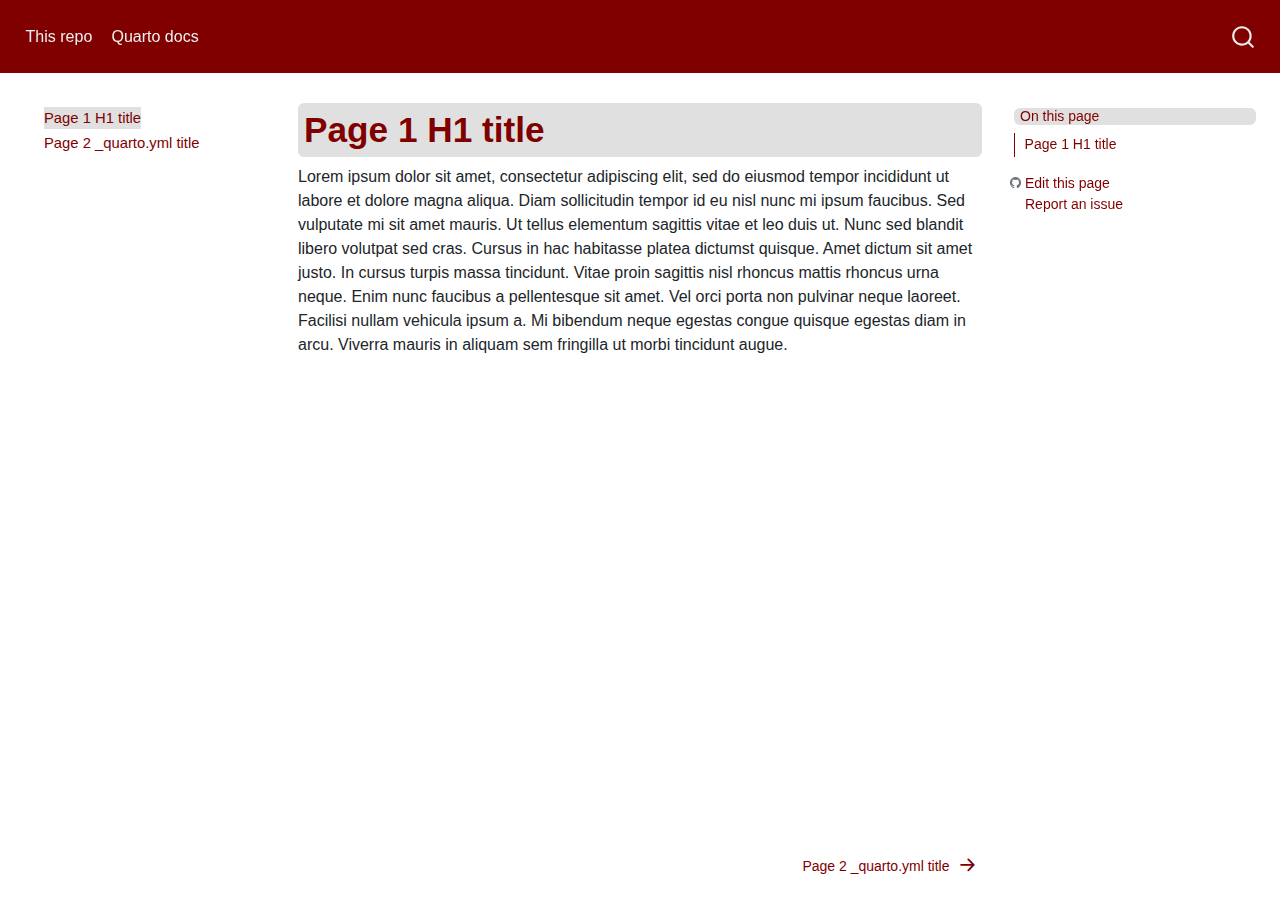
==== docs/page1.html @ 89c02583 "deploy: 8f7dd5349cf346ca2df04c2badcb7ef09bcedd38" ====
<!DOCTYPE html>
<html xmlns="http://www.w3.org/1999/xhtml" lang="en" xml:lang="en"><head>
  <meta charset="utf-8">
  <meta name="generator" content="quarto-0.9.141">
  <meta name="viewport" content="width=device-width, initial-scale=1.0, user-scalable=yes">
  <title>page1</title>
  <style>
    code{white-space: pre-wrap;}
    span.smallcaps{font-variant: small-caps;}
    span.underline{text-decoration: underline;}
    div.column{display: inline-block; vertical-align: top; width: 50%;}
    div.hanging-indent{margin-left: 1.5em; text-indent: -1.5em;}
    ul.task-list{list-style: none;}
  </style>

  <script src="site_libs/quarto-nav/quarto-nav.js"></script>
  <script src="site_libs/quarto-nav/headroom.min.js"></script>
  <script src="site_libs/clipboard/clipboard.min.js"></script>
  <meta name="quarto:offset" content="./">
  <script src="site_libs/quarto-search/autocomplete.umd.js"></script>
  <script src="site_libs/quarto-search/fuse.min.js"></script>
  <script src="site_libs/quarto-search/quarto-search.js"></script>
  <link href="./page2.html" rel="next">
  <link href="./images/favicon.ico" rel="icon">
  <script src="site_libs/quarto-html/quarto.js"></script>
  <script src="site_libs/quarto-html/popper.min.js"></script>
  <script src="site_libs/quarto-html/tippy.umd.min.js"></script>
  <script src="site_libs/quarto-html/anchor.min.js"></script>
  <link href="site_libs/quarto-html/tippy.css" rel="stylesheet">
  <link id="quarto-text-highlighting-styles" href="site_libs/quarto-html/quarto-syntax-highlighting.css" rel="stylesheet">
  <script src="site_libs/bootstrap/bootstrap.min.js"></script>
  <link href="site_libs/bootstrap/bootstrap-icons.css" rel="stylesheet">
  <link href="site_libs/bootstrap/bootstrap.min.css" rel="stylesheet">
  <script id="quarto-search-options" type="application/json">{
    "location": "navbar",
    "copy-button": false,
    "collapse-after": 3,
    "panel-placement": "end",
    "type": "overlay",
    "limit": 20,
    "language": {
      "search-no-results-text": "No results",
      "search-matching-documents-text": "matching documents",
      "search-copy-link-title": "Copy link to search",
      "search-hide-matches-text": "Hide additional matches",
      "search-more-match-text": "more match in this document",
      "search-more-matches-text": "more matches in this document",
      "search-clear-button-title": "Clear",
      "search-detached-cancel-button-title": "Cancel",
      "search-submit-button-title": "Submit"
    }
  }</script>
  <!--[if lt IE 9]>
    <script src="//cdnjs.cloudflare.com/ajax/libs/html5shiv/3.7.3/html5shiv-printshiv.min.js"></script>
  <![endif]-->
  <link rel="stylesheet" href="quarto-materials/custom.css">
</head>
<body class="floating">
<div id="quarto-search-results"></div>
  <header id="quarto-header" class="headroom fixed-top">
    <nav class="navbar navbar-expand-lg navbar-dark ">
      <div class="navbar-container container-fluid">
          <button class="navbar-toggler" type="button" data-bs-toggle="collapse" data-bs-target="#navbarCollapse" aria-controls="navbarCollapse" aria-expanded="false" aria-label="Toggle navigation" onclick="if (window.quartoToggleHeadroom) { window.quartoToggleHeadroom(); }">
  <span class="navbar-toggler-icon"></span>
</button>
          <div class="collapse navbar-collapse" id="navbarCollapse">
            <ul class="navbar-nav navbar-nav-scroll me-auto">
  <li class="nav-item">
    <a class="nav-link" href="https://github.com/johnkerl/quarto-markdown-skeleton">This repo</a>
  </li>  
  <li class="nav-item">
    <a class="nav-link" href="https://quarto.org">Quarto docs</a>
  </li>  
</ul>
              <div id="quarto-search" class="" title="Search"></div>
          </div> <!-- /navcollapse -->
      </div> <!-- /container-fluid -->
    </nav>
  <nav class="quarto-secondary-nav" data-bs-toggle="collapse" data-bs-target="#quarto-sidebar" aria-controls="quarto-sidebar" aria-expanded="false" aria-label="Toggle sidebar navigation" onclick="if (window.quartoToggleHeadroom) { window.quartoToggleHeadroom(); }">
    <div class="container-fluid d-flex justify-content-between">
      <h1 class="quarto-secondary-nav-title">(Untitled)</h1>
      <button type="button" class="quarto-btn-toggle btn" aria-label="Show secondary navigation">
        <i class="bi bi-chevron-right"></i>
      </button>
    </div>
  </nav>
</header>
<!-- content -->
<div id="quarto-content" class="quarto-container page-columns page-rows-contents page-layout-article page-navbar">
<!-- sidebar -->
  <nav id="quarto-sidebar" class="sidebar collapse sidebar-navigation floating overflow-auto">
    <div class="sidebar-menu-container"> 
    <ul class="list-unstyled mt-1">
        <li class="sidebar-item">
  <div class="sidebar-item-container"> 
  <a href="./page1.html" class="sidebar-item-text sidebar-link active">Page 1 H1 title</a>
  </div>
</li>
        <li class="sidebar-item">
  <div class="sidebar-item-container"> 
  <a href="./page2.html" class="sidebar-item-text sidebar-link">Page 2 _quarto.yml title</a>
  </div>
</li>
    </ul>
    </div>
</nav>
<!-- margin-sidebar -->
    <div id="quarto-margin-sidebar" class="sidebar margin-sidebar">
        <nav id="TOC" role="doc-toc">
<h2 id="toc-title">On this page</h2>
<ul>
<li><a href="#page-1-h1-title" class="nav-link active" data-scroll-target="#page-1-h1-title">Page 1 H1 title</a></li>
</ul>
<div class="toc-actions"><div><i class="bi bi-github"></i></div><div class="action-links"><p><a href="https://github.com/johnkerl/quarto-markdown-skeleton/edit/main/page1.md" class="toc-action">Edit this page</a></p><p><a href="https://github.com/johnkerl/quarto-markdown-skeleton/issues/new" class="toc-action">Report an issue</a></p></div></div></nav>
    </div>
<!-- main -->
<main class="content" id="quarto-document-content">

<section id="page-1-h1-title" class="level1">
<h1>Page 1 H1 title</h1>
<p>Lorem ipsum dolor sit amet, consectetur adipiscing elit, sed do eiusmod tempor incididunt ut labore et dolore magna aliqua. Diam sollicitudin tempor id eu nisl nunc mi ipsum faucibus. Sed vulputate mi sit amet mauris. Ut tellus elementum sagittis vitae et leo duis ut. Nunc sed blandit libero volutpat sed cras. Cursus in hac habitasse platea dictumst quisque. Amet dictum sit amet justo. In cursus turpis massa tincidunt. Vitae proin sagittis nisl rhoncus mattis rhoncus urna neque. Enim nunc faucibus a pellentesque sit amet. Vel orci porta non pulvinar neque laoreet. Facilisi nullam vehicula ipsum a. Mi bibendum neque egestas congue quisque egestas diam in arcu. Viverra mauris in aliquam sem fringilla ut morbi tincidunt augue.</p>



</section>
</main> <!-- /main -->
<script type="application/javascript">
window.document.addEventListener("DOMContentLoaded", function (event) {
  const icon = "";
  const anchorJS = new window.AnchorJS();
  anchorJS.options = {
    placement: 'right',
    icon: icon
  };
  anchorJS.add('.anchored');
  const clipboard = new window.ClipboardJS('.code-copy-button', {
    target: function(trigger) {
      return trigger.previousElementSibling;
    }
  });
  clipboard.on('success', function(e) {
    // button target
    const button = e.trigger;
    // don't keep focus
    button.blur();
    // flash "checked"
    button.classList.add('code-copy-button-checked');
    setTimeout(function() {
      button.classList.remove('code-copy-button-checked');
    }, 1000);
    // clear code selection
    e.clearSelection();
  });
  function tippyHover(el, contentFn) {
    const config = {
      allowHTML: true,
      content: contentFn,
      maxWidth: 500,
      delay: 100,
      arrow: false,
      appendTo: function(el) {
          return el.parentElement;
      },
      interactive: true,
      interactiveBorder: 10,
      theme: 'quarto',
      placement: 'bottom-start'
    };
    window.tippy(el, config); 
  }
  const noterefs = window.document.querySelectorAll('a[role="doc-noteref"]');
  for (var i=0; i<noterefs.length; i++) {
    const ref = noterefs[i];
    tippyHover(ref, function() {
      let href = ref.getAttribute('href');
      try { href = new URL(href).hash; } catch {}
      const id = href.replace(/^#\/?/, "");
      const note = window.document.getElementById(id);
      return note.innerHTML;
    });
  }
  var bibliorefs = window.document.querySelectorAll('a[role="doc-biblioref"]');
  for (var i=0; i<bibliorefs.length; i++) {
    const ref = bibliorefs[i];
    const cites = ref.parentNode.getAttribute('data-cites').split(' ');
    tippyHover(ref, function() {
      var popup = window.document.createElement('div');
      cites.forEach(function(cite) {
        var citeDiv = window.document.createElement('div');
        citeDiv.classList.add('hanging-indent');
        citeDiv.classList.add('csl-entry');
        var biblioDiv = window.document.getElementById('ref-' + cite);
        if (biblioDiv) {
          citeDiv.innerHTML = biblioDiv.innerHTML;
        }
        popup.appendChild(citeDiv);
      });
      return popup.innerHTML;
    });
  }
});
</script>
<nav class="page-navigation">
  <div class="nav-page nav-page-previous">
  </div>
  <div class="nav-page nav-page-next">
      <a href="./page2.html" class="pagination-link">
        <span class="nav-page-text">Page 2 _quarto.yml title</span> <i class="bi bi-arrow-right-short"></i>
      </a>
  </div>
</nav>
</div> <!-- /content -->


</body></html>
---- docs/site_libs/quarto-html/tippy.css ----
.tippy-box[data-animation=fade][data-state=hidden]{opacity:0}[data-tippy-root]{max-width:calc(100vw - 10px)}.tippy-box{position:relative;background-color:#333;color:#fff;border-radius:4px;font-size:14px;line-height:1.4;white-space:normal;outline:0;transition-property:transform,visibility,opacity}.tippy-box[data-placement^=top]>.tippy-arrow{bottom:0}.tippy-box[data-placement^=top]>.tippy-arrow:before{bottom:-7px;left:0;border-width:8px 8px 0;border-top-color:initial;transform-origin:center top}.tippy-box[data-placement^=bottom]>.tippy-arrow{top:0}.tippy-box[data-placement^=bottom]>.tippy-arrow:before{top:-7px;left:0;border-width:0 8px 8px;border-bottom-color:initial;transform-origin:center bottom}.tippy-box[data-placement^=left]>.tippy-arrow{right:0}.tippy-box[data-placement^=left]>.tippy-arrow:before{border-width:8px 0 8px 8px;border-left-color:initial;right:-7px;transform-origin:center left}.tippy-box[data-placement^=right]>.tippy-arrow{left:0}.tippy-box[data-placement^=right]>.tippy-arrow:before{left:-7px;border-width:8px 8px 8px 0;border-right-color:initial;transform-origin:center right}.tippy-box[data-inertia][data-state=visible]{transition-timing-function:cubic-bezier(.54,1.5,.38,1.11)}.tippy-arrow{width:16px;height:16px;color:#333}.tippy-arrow:before{content:"";position:absolute;border-color:transparent;border-style:solid}.tippy-content{position:relative;padding:5px 9px;z-index:1}
---- docs/site_libs/quarto-html/quarto-syntax-highlighting.css ----
/* quarto syntax highlight colors */
:root {
  --quarto-hl-ot-color: #00769E;
  --quarto-hl-at-color: #677623;
  --quarto-hl-ss-color: #20794D;
  --quarto-hl-an-color: #5E5E5E;
  --quarto-hl-fu-color: #4758AB;
  --quarto-hl-st-color: #20794D;
  --quarto-hl-cf-color: #00769E;
  --quarto-hl-op-color: #5E5E5E;
  --quarto-hl-er-color: #AD0000;
  --quarto-hl-bn-color: #AD0000;
  --quarto-hl-al-color: #AD0000;
  --quarto-hl-va-color: #111111;
  --quarto-hl-bu-color: inherit;
  --quarto-hl-ex-color: inherit;
  --quarto-hl-pp-color: #AD0000;
  --quarto-hl-in-color: #5E5E5E;
  --quarto-hl-vs-color: #20794D;
  --quarto-hl-wa-color: #5E5E5E;
  --quarto-hl-do-color: #5E5E5E;
  --quarto-hl-im-color: inherit;
  --quarto-hl-ch-color: #20794D;
  --quarto-hl-dt-color: #AD0000;
  --quarto-hl-fl-color: #AD0000;
  --quarto-hl-co-color: #5E5E5E;
  --quarto-hl-cv-color: #5E5E5E;
  --quarto-hl-cn-color: #8f5902;
  --quarto-hl-sc-color: #5E5E5E;
  --quarto-hl-dv-color: #AD0000;
  --quarto-hl-kw-color: #00769E;
}

/* other quarto variables */
:root {
  --quarto-font-monospace: SFMono-Regular, Menlo, Monaco, Consolas, "Liberation Mono", "Courier New", monospace;
}

code span {
  color: #00769E;
}

div.sourceCode,
div.sourceCode pre.sourceCode {
  color: #00769E;
}

code span.ot {
  color: #00769E;
}

code span.at {
  color: #677623;
}

code span.ss {
  color: #20794D;
}

code span.an {
  color: #5E5E5E;
}

code span.fu {
  color: #4758AB;
}

code span.st {
  color: #20794D;
}

code span.cf {
  color: #00769E;
}

code span.op {
  color: #5E5E5E;
}

code span.er {
  color: #AD0000;
}

code span.bn {
  color: #AD0000;
}

code span.al {
  color: #AD0000;
}

code span.va {
  color: #111111;
}

code span.pp {
  color: #AD0000;
}

code span.in {
  color: #5E5E5E;
}

code span.vs {
  color: #20794D;
}

code span.wa {
  color: #5E5E5E;
  font-style: italic;
}

code span.do {
  color: #5E5E5E;
  font-style: italic;
}

code span.ch {
  color: #20794D;
}

code span.dt {
  color: #AD0000;
}

code span.fl {
  color: #AD0000;
}

code span.co {
  color: #5E5E5E;
}

code span.cv {
  color: #5E5E5E;
  font-style: italic;
}

code span.cn {
  color: #8f5902;
}

code span.sc {
  color: #5E5E5E;
}

code span.dv {
  color: #AD0000;
}

code span.kw {
  color: #00769E;
}

/*# sourceMappingURL=debc5d5d77c3f9108843748ff7464032.css.map */
---- docs/quarto-materials/custom.css ----
/* General pattern/branding for Miller docs:
 * o The first color is white; the second color is black; the third color is maroon. Code snippets have
 *   output in manila, with dark-manila command-lines.
 * o As much as I love serif fonts like Palatino for their beauty (especially their artful italics),
 *   I use sans-serif for pragmatic visual throughput. (If this were a sales sheet rather than a tech
 *   guide, I'd use serifs.)
 * o Corners on code blocks, images, etc. are all rounded.
 * o Hovering over hyperlinks makes their background light grey for pre-click visual feedback.
 */

.navbar-nav:hover .nav-link:hover {
  color: #800000;
}

.nav-page:hover .nav-page-previous:hover {
  color: #800000;
}

.nav-page:hover .nav-page-next:hover {
  color: #800000;
}

.nav-page:hover .nav-page-text:hover {
  color: #800000;
}

.toc-actions a:hover {
  color: #800000;
}

.page-navigation:hover {
  color: #800000;
}

a.pagination-link:hover {
  color: #800000;
}

.sidebar-navigation .text-start {
  font-weight: bold;
}

.sidebar.sidebar-navigation .active {
  color: #800000;
  background-color: #e0e0e0;
}

a {
  color: #800000;
}
a:before, a:focus, a:hover, a:link, a:visited {
  color: #800000;
}

code, p code:not(.sourceCode), li code:not(.sourceCode), kbd, pre {
  color: #000000;
  background-color: #eae2cb;
  font-size: 12px;
  direction: ltr;
  border-radius: 3px;
}

pre {
  font-size: 12px;
  padding: 10px;
  text-decoration: none;

  white-space: pre-wrap;       /* css-3 */
  white-space: -moz-pre-wrap;  /* Mozilla, since 1999 */
  white-space: -pre-wrap;      /* Opera 4-6 */
  white-space: -o-pre-wrap;    /* Opera 7 */
}

pre.pre-highlight-in-pair {
  background-color: #c5b690;
  font-weight: bold;
  margin-bottom: 0px;

  border-top-left-radius: 6px;
  border-top-right-radius: 6px;
  border-bottom-right-radius: 0px;
  border-bottom-left-radius: 0px;
}
pre.pre-non-highlight-in-pair {
  background-color: #eae2cb;
  margin-top: 0px;

  border-top-left-radius: 0px;
  border-top-right-radius: 0px;
  border-bottom-right-radius: 6px;
  border-bottom-left-radius: 6px;
}

/* For command-only or output-only situations (less common) -- normal margins.
 * Example:
 *   mlr cat foo.csv <---- command line
 */
pre.pre-highlight-non-pair {
  background-color: #c5b690;
  font-weight: bold;
  margin-top: 2px;
  margin-bottom: 16px;

  border-top-left-radius: 6px;
  border-top-right-radius: 6px;
  border-bottom-right-radius: 6px;
  border-bottom-left-radius: 6px;
}

/* Example:
 *   a,b,c           <---- output line
 *   1,2,3           <---- output line
 *   4,5,6           <---- output line
 */
pre.pre-non-highlight-non-pair {
  background-color: #eae2cb;
  margin-top: 2px;
  margin-bottom: 15px;

  border-top-left-radius: 6px;
  border-top-right-radius: 6px;
  border-bottom-right-radius: 6px;
  border-bottom-left-radius: 6px;
}

pre.pre-no-wrap {
  font-size: 12px;
  padding: 10px;

  white-space: nowrap;       /* css-3 */
  white-space: -moz-nowrap;  /* Mozilla, since 1999 */
  white-space: -no-wrap;      /* Opera 4-6 */
  white-space: -o-nowrap;    /* Opera 7 */
}

/* Rounded corners for screenshots/images */
img {
  border-radius: 6px;
}
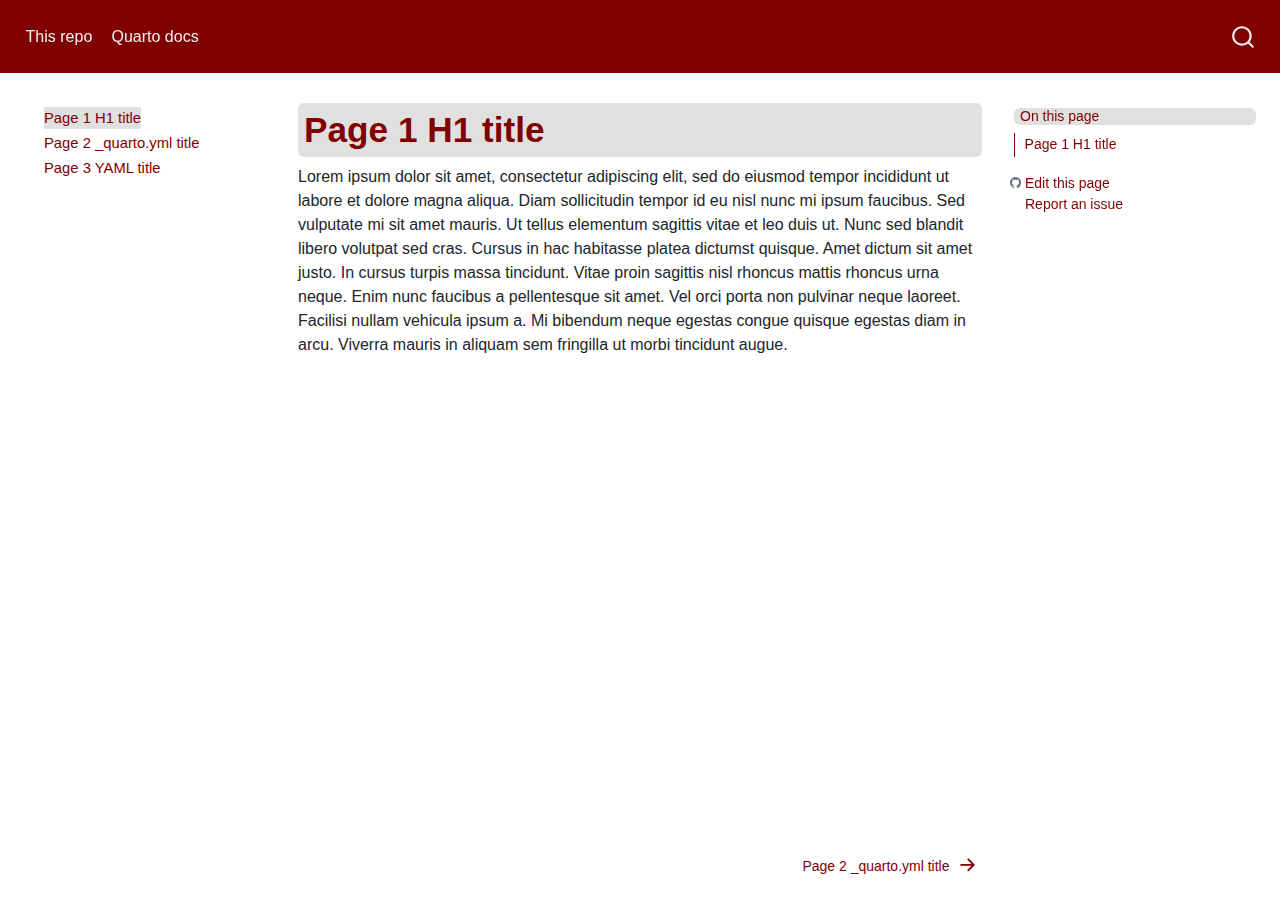
==== commit 37b13a09: "deploy: 4e04cc60844806389deb84d6572a405fdcec1129" ====
--- a/docs/page1.html
+++ b/docs/page1.html
@@ -101,6 +101,11 @@
   <a href="./page2.html" class="sidebar-item-text sidebar-link">Page 2 _quarto.yml title</a>
   </div>
 </li>
+        <li class="sidebar-item">
+  <div class="sidebar-item-container"> 
+  <a href="./page3.html" class="sidebar-item-text sidebar-link">Page 3 YAML title</a>
+  </div>
+</li>
     </ul>
     </div>
 </nav>
